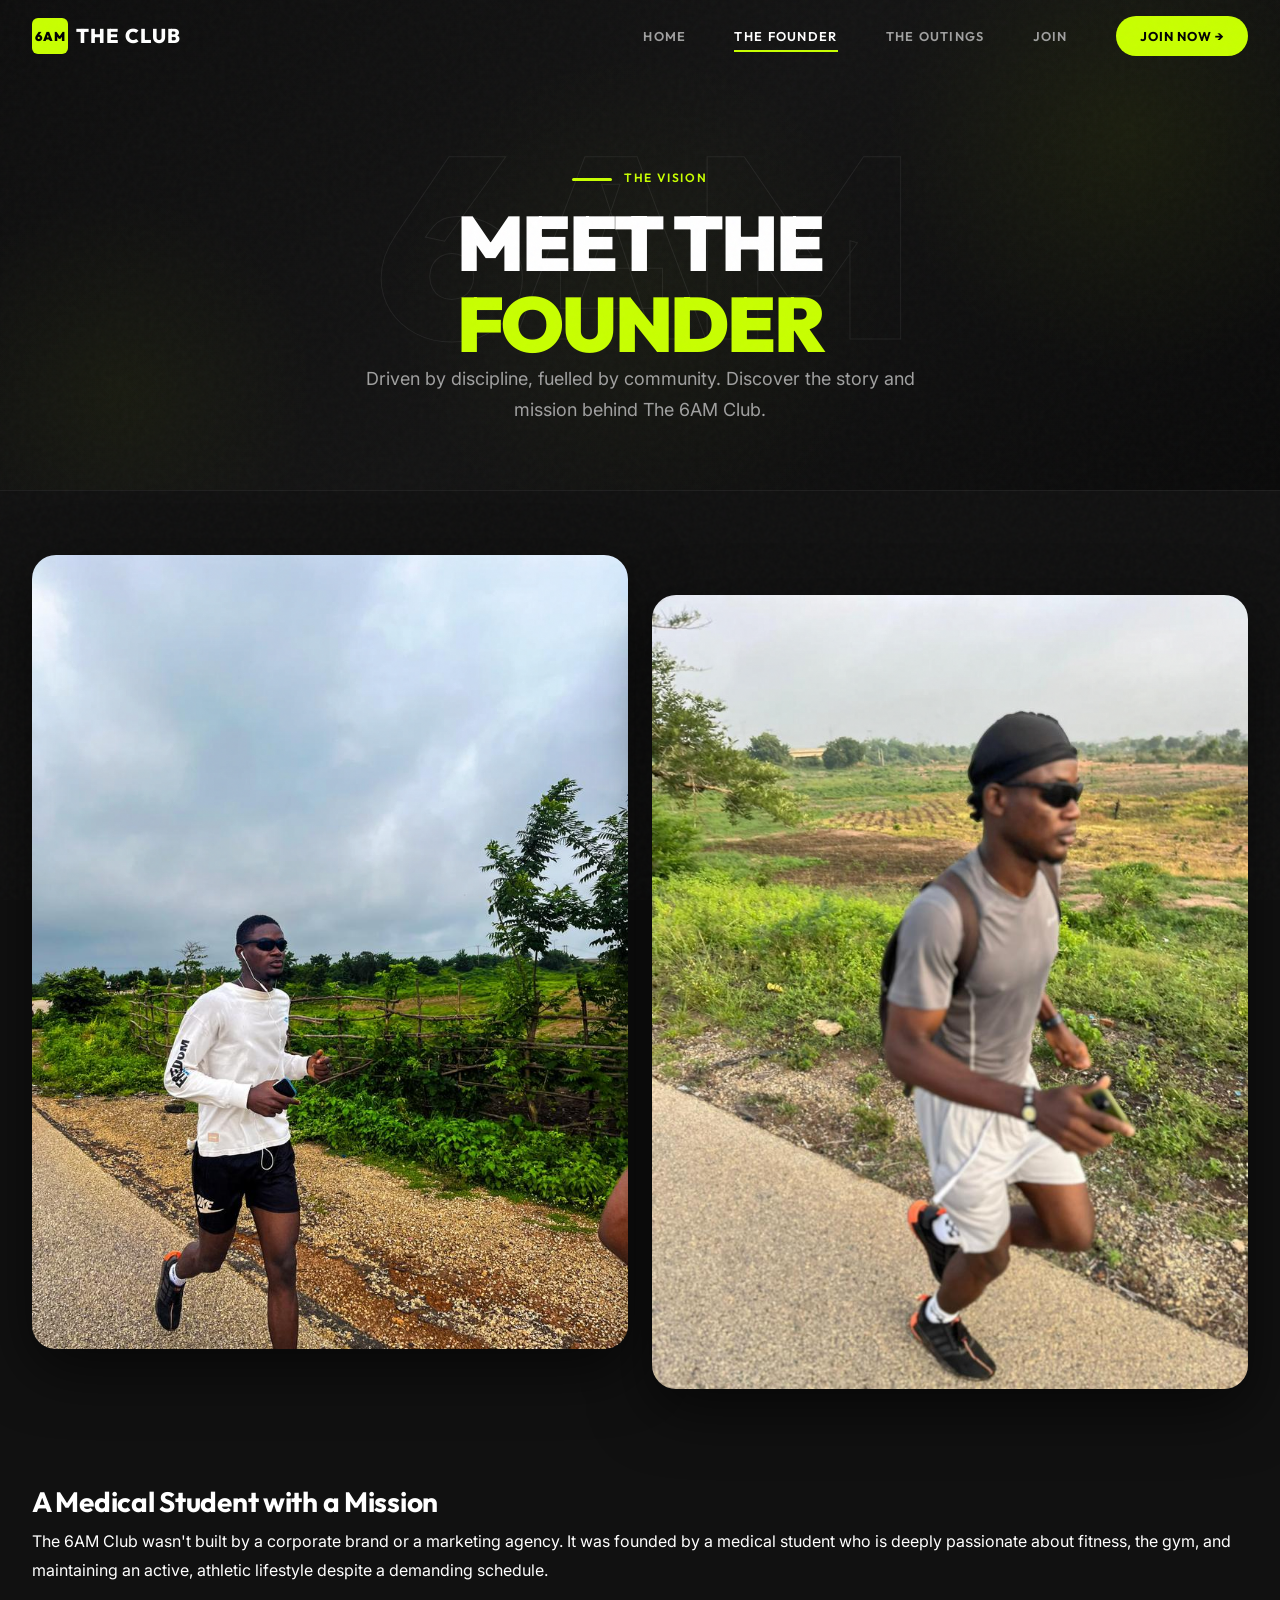
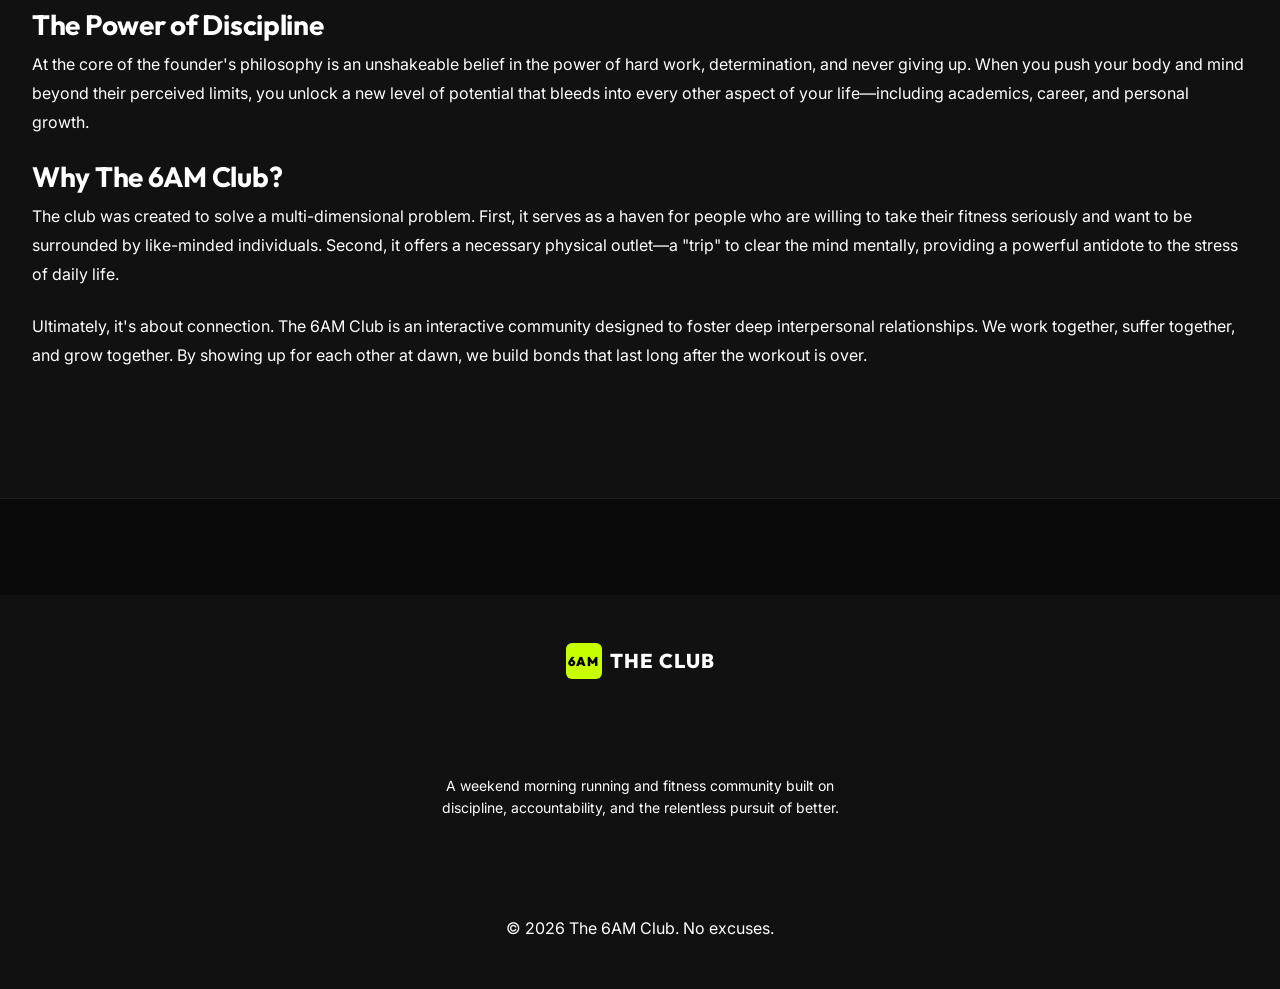
==== about.html @ 412cfac7 "SEO: Update all canonical, OG, sitemap, and robots.txt URLs to sixam-club.onrender.com" ====
<!DOCTYPE html>
<html lang="en">
<head>
  <meta charset="UTF-8">
  <meta name="viewport" content="width=device-width, initial-scale=1.0">
  <title>The Founder — The 6AM Club | Origin Story & Mission</title>
  <meta name="description" content="Discover the story behind The 6AM Club — founded by a medical student who turned early morning discipline into a thriving weekend running community.">
  <meta name="keywords" content="The 6AM Club founder, morning discipline, Lagos runners origin, medical student runner, running community story">
  <meta name="robots" content="index, follow, max-image-preview:large">
  <link rel="canonical" href="https://sixam-club.onrender.com/about.html">

  <!-- Open Graph / Facebook / WhatsApp -->
  <meta property="og:type" content="website">
  <meta property="og:url" content="https://sixam-club.onrender.com/about.html">
  <meta property="og:title" content="The Founder — The 6AM Club | Origin Story & Mission">
  <meta property="og:description" content="Discover the story behind The 6AM Club — founded by a medical student who turned early morning discipline into a thriving weekend running community.">
  <meta property="og:image" content="https://sixam-club.onrender.com/images/morning_run_hero.png">
  <meta property="og:site_name" content="The 6AM Club">

  <!-- Twitter / X -->
  <meta name="twitter:card" content="summary_large_image">
  <meta name="twitter:url" content="https://sixam-club.onrender.com/about.html">
  <meta name="twitter:title" content="The Founder — The 6AM Club | Origin Story & Mission">
  <meta name="twitter:description" content="Discover the story behind The 6AM Club — turning early morning discipline into a thriving community.">
  <meta name="twitter:image" content="https://sixam-club.onrender.com/images/morning_run_hero.png">

  <link rel="stylesheet" href="styles.css?v=3">

  <!-- Structured Data: AboutPage & Person -->
  <script type="application/ld+json">
  {
    "@context": "https://schema.org",
    "@type": "AboutPage",
    "name": "About The Founder — The 6AM Club",
    "url": "https://sixam-club.onrender.com/about.html",
    "mainEntity": {
      "@type": "Person",
      "name": "Founder, The 6AM Club",
      "jobTitle": "Medical Student & Founder",
      "worksFor": {
        "@type": "Organization",
        "name": "The 6AM Club",
        "url": "https://sixam-club.onrender.com/"
      }
    }
  }
  </script>
</head>
<body>

  <!-- Noise Texture -->
  <div class="noise-overlay" aria-hidden="true"></div>

  <!-- ==================== NAVIGATION ==================== -->
  <nav class="nav" id="main-nav">
    <div class="nav__inner">
      <a href="index.html" class="nav__logo" id="nav-logo">
        <span class="nav__logo-icon">6AM</span>
        THE CLUB
      </a>
      <div class="nav__links" id="nav-links">
        <a href="index.html" class="nav__link" id="nav-home">Home</a>
        <a href="about.html" class="nav__link nav__link--active" id="nav-about">The Founder</a>
        <a href="outings.html" class="nav__link" id="nav-outings">The Outings</a>
        <a href="join.html" class="nav__link" id="nav-join">Join</a>
        <a href="join.html" class="nav__cta" id="nav-cta-join">Join Now →</a>
      </div>
      <button class="nav__toggle" id="nav-toggle" aria-label="Toggle navigation">
        <span></span>
        <span></span>
        <span></span>
      </button>
    </div>
  </nav>

  <!-- ==================== HERO — FOUNDER ==================== -->
  <section class="join-hero" id="founder-hero" style="background: linear-gradient(135deg, #0e0e0e 0%, #141414 50%, #0a0a0a 100%); border-bottom: 1px solid var(--color-gray-800); position: relative; overflow: hidden; display: flex; align-items: center;">
    
    <!-- Accent glow orbs -->
    <div style="position: absolute; top: -120px; right: -100px; width: 500px; height: 500px; background: radial-gradient(circle, rgba(200,255,0,0.06) 0%, transparent 70%); pointer-events: none;"></div>
    <div style="position: absolute; bottom: -100px; left: -80px; width: 400px; height: 400px; background: radial-gradient(circle, rgba(200,255,0,0.04) 0%, transparent 70%); pointer-events: none;"></div>

    <!-- Large Text Logo Watermark — subtle white only, no color clash -->
    <div style="position: absolute; top: 50%; left: 50%; transform: translate(-50%, -50%); font-size: clamp(8rem, 20vw, 25rem); font-family: var(--font-display); font-weight: 900; color: transparent; -webkit-text-stroke: 1px rgba(255,255,255,0.07); white-space: nowrap; pointer-events: none; user-select: none; line-height: 1; letter-spacing: -0.05em;">
      6AM
    </div>
    
    <div class="container" style="position: relative; z-index: 2; width: 100%;">
      <div class="reveal">
        <span class="label" style="display: block; margin-bottom: var(--space-md);">
          <span class="accent-line"></span>
          The Vision
        </span>
      </div>
      <h1 class="heading-xl reveal reveal--delay-1">MEET THE<br><span class="text-accent">FOUNDER</span></h1>
      <p class="body-lg reveal reveal--delay-2 join-hero__desc">Driven by discipline, fuelled by community. Discover the story and mission behind The 6AM Club.</p>
    </div>
  </section>

  <!-- ==================== FOUNDER STORY ==================== -->
  <section class="how-section" id="founder-story" style="padding-top: var(--space-3xl);">
    <div class="container">
      <div style="display: flex; flex-wrap: wrap; gap: var(--space-3xl); align-items: center;">
        
        <div class="founder-image reveal" style="flex: 1 1 100%; position: relative; width: 100%; margin: 0 auto 3rem auto;">
          <div style="display: grid; grid-template-columns: 1fr 1fr; gap: 24px; padding-bottom: 24px;">
            <img src="1.jpeg" alt="Founder of the 6AM Club" style="width: 100%; aspect-ratio: 3/4; object-fit: cover; border-radius: var(--radius-xl); box-shadow: 0 20px 60px rgba(0,0,0,0.6);">
            <img src="2.jpeg" alt="Founder of the 6AM Club" style="width: 100%; aspect-ratio: 3/4; object-fit: cover; border-radius: var(--radius-xl); box-shadow: 0 20px 60px rgba(0,0,0,0.6); transform: translateY(40px);">
          </div>
        </div>

        <div class="founder-text" style="flex: 1 1 400px; line-height: 1.8;">
          <h2 class="heading-md reveal" style="margin-bottom: var(--space-sm);">A Medical Student with a Mission</h2>
          <p class="reveal reveal--delay-1" style="margin-bottom: var(--space-lg); font-size: var(--text-lg); color: var(--color-gray-300);">
            The 6AM Club wasn't built by a corporate brand or a marketing agency. It was founded by a medical student who is deeply passionate about fitness, the gym, and maintaining an active, athletic lifestyle despite a demanding schedule.
          </p>

          <h2 class="heading-md reveal" style="margin-bottom: var(--space-sm);">The Power of Discipline</h2>
          <p class="reveal reveal--delay-1" style="margin-bottom: var(--space-lg); font-size: var(--text-lg); color: var(--color-gray-300);">
            At the core of the founder's philosophy is an unshakeable belief in the power of hard work, determination, and never giving up. When you push your body and mind beyond their perceived limits, you unlock a new level of potential that bleeds into every other aspect of your life—including academics, career, and personal growth.
          </p>

          <h2 class="heading-md reveal" style="margin-bottom: var(--space-sm);">Why The 6AM Club?</h2>
          <p class="reveal reveal--delay-1" style="margin-bottom: var(--space-lg); font-size: var(--text-lg); color: var(--color-gray-300);">
            The club was created to solve a multi-dimensional problem. First, it serves as a haven for people who are willing to take their fitness seriously and want to be surrounded by like-minded individuals. Second, it offers a necessary physical outlet—a "trip" to clear the mind mentally, providing a powerful antidote to the stress of daily life.
          </p>

          <p class="reveal reveal--delay-2" style="font-size: var(--text-lg); color: var(--color-gray-300);">
            Ultimately, it's about connection. The 6AM Club is an interactive community designed to foster deep interpersonal relationships. We work together, suffer together, and grow together. By showing up for each other at dawn, we build bonds that last long after the workout is over.
          </p>
        </div>

      </div>
    </div>
  </section>

  <!-- ==================== FOOTER ==================== -->
  <footer class="footer" id="footer" style="margin-top: var(--space-4xl); padding: var(--space-2xl) 0; border-top: 1px solid var(--color-gray-800);">
    <div class="container">
      <div class="footer__inner" style="display: flex; flex-direction: column; align-items: center; text-align: center;">
        <a href="index.html" class="nav__logo" style="margin-bottom: var(--space-md);">
          <span class="nav__logo-icon">6AM</span>
          THE CLUB
        </a>
        <p class="footer__brand-desc" style="max-width: 400px; color: var(--color-gray-400); margin-bottom: var(--space-xl);">A weekend morning running and fitness community built on discipline, accountability, and the relentless pursuit of better.</p>
        <p class="footer__copyright" style="color: var(--color-gray-500); font-size: var(--text-sm);">© 2026 The 6AM Club. No excuses.</p>
      </div>
    </div>
  </footer>

  <script src="app.js?v=2"></script>
</body>
</html>
---- styles.css ----
/* ===================================================================
   THE 6AM CLUB — DESIGN SYSTEM
   Dark Mode Elite Fitness Aesthetic
   =================================================================== */

/* --- Google Fonts --- */
@import url('https://fonts.googleapis.com/css2?family=Inter:wght@300;400;500;600;700;800;900&family=Outfit:wght@300;400;500;600;700;800;900&display=swap');

/* --- CSS Custom Properties (Design Tokens) --- */
:root {
  /* Colors */
  --color-bg-primary: #0a0a0a;
  --color-bg-secondary: #111111;
  --color-bg-tertiary: #1a1a1a;
  --color-bg-card: #141414;
  --color-bg-glass: rgba(20, 20, 20, 0.7);
  --color-border: rgba(255, 255, 255, 0.06);
  --color-border-hover: rgba(255, 255, 255, 0.12);

  --color-text-primary: #ffffff;
  --color-text-secondary: #a0a0a0;
  --color-text-muted: #666666;

  --color-accent: #c8ff00;
  --color-accent-dim: rgba(200, 255, 0, 0.15);
  --color-accent-glow: rgba(200, 255, 0, 0.3);
  --color-accent-hover: #d4ff33;

  --color-danger: #ff4444;
  --color-success: #00ff88;

  /* Typography */
  --font-display: 'Outfit', sans-serif;
  --font-body: 'Inter', sans-serif;

  /* Spacing */
  --space-xs: 0.25rem;
  --space-sm: 0.5rem;
  --space-md: 1rem;
  --space-lg: 1.5rem;
  --space-xl: 2rem;
  --space-2xl: 3rem;
  --space-3xl: 4rem;
  --space-4xl: 6rem;
  --space-5xl: 8rem;

  /* Border Radius */
  --radius-sm: 6px;
  --radius-md: 12px;
  --radius-lg: 16px;
  --radius-xl: 24px;
  --radius-full: 9999px;

  /* Transitions */
  --transition-fast: 0.15s ease;
  --transition-base: 0.3s ease;
  --transition-slow: 0.5s ease;
  --transition-spring: 0.4s cubic-bezier(0.34, 1.56, 0.64, 1);

  /* Shadows */
  --shadow-glow: 0 0 30px rgba(200, 255, 0, 0.15);
  --shadow-card: 0 4px 24px rgba(0, 0, 0, 0.4);
  --shadow-elevated: 0 8px 40px rgba(0, 0, 0, 0.6);
}

/* --- Reset & Base --- */
*,
*::before,
*::after {
  margin: 0;
  padding: 0;
  box-sizing: border-box;
}

html {
  scroll-behavior: smooth;
  -webkit-font-smoothing: antialiased;
  -moz-osx-font-smoothing: grayscale;
}

body {
  font-family: var(--font-body);
  background-color: var(--color-bg-primary);
  color: var(--color-text-primary);
  line-height: 1.6;
  overflow-x: hidden;
}

a {
  text-decoration: none;
  color: inherit;
  transition: color var(--transition-fast);
}

img {
  max-width: 100%;
  height: auto;
  display: block;
}

ul, ol {
  list-style: none;
}

/* --- Utility Classes --- */
.container {
  max-width: 1280px;
  margin: 0 auto;
  padding: 0 var(--space-xl);
}

.container--narrow {
  max-width: 800px;
}

.section {
  padding: var(--space-5xl) 0;
}

.section--tight {
  padding: var(--space-3xl) 0;
}

.text-accent {
  color: var(--color-accent);
}

.text-secondary {
  color: var(--color-text-secondary);
}

.text-center {
  text-align: center;
}

/* --- Typography --- */
.heading-xl {
  font-family: var(--font-display);
  font-size: clamp(2.5rem, 6vw, 5rem);
  font-weight: 900;
  line-height: 1.05;
  letter-spacing: -0.03em;
  text-transform: uppercase;
}

.heading-lg {
  font-family: var(--font-display);
  font-size: clamp(2rem, 4vw, 3.5rem);
  font-weight: 800;
  line-height: 1.1;
  letter-spacing: -0.02em;
  text-transform: uppercase;
}

.heading-md {
  font-family: var(--font-display);
  font-size: clamp(1.25rem, 2.5vw, 1.75rem);
  font-weight: 700;
  line-height: 1.2;
  letter-spacing: -0.01em;
}

.heading-sm {
  font-family: var(--font-display);
  font-size: 1rem;
  font-weight: 700;
  line-height: 1.3;
  text-transform: uppercase;
  letter-spacing: 0.08em;
}

.body-lg {
  font-size: 1.125rem;
  line-height: 1.7;
  color: var(--color-text-secondary);
}

.body-md {
  font-size: 1rem;
  line-height: 1.6;
  color: var(--color-text-secondary);
}

.body-sm {
  font-size: 0.875rem;
  line-height: 1.5;
  color: var(--color-text-muted);
}

.label {
  font-family: var(--font-display);
  font-size: 0.75rem;
  font-weight: 600;
  text-transform: uppercase;
  letter-spacing: 0.15em;
  color: var(--color-accent);
}

/* --- Navigation --- */
.nav {
  position: fixed;
  top: 0;
  left: 0;
  right: 0;
  z-index: 1000;
  background: transparent;
  backdrop-filter: none;
  -webkit-backdrop-filter: none;
  border-bottom: none;
  transition: background var(--transition-base);
}

.nav__inner {
  display: flex;
  align-items: center;
  justify-content: space-between;
  height: 72px;
  max-width: 1280px;
  margin: 0 auto;
  padding: 0 var(--space-xl);
}

.nav__logo {
  display: flex;
  align-items: center;
  gap: var(--space-sm);
  font-family: var(--font-display);
  font-size: 1.25rem;
  font-weight: 800;
  text-transform: uppercase;
  letter-spacing: 0.05em;
}

.nav__logo-icon {
  width: 36px;
  height: 36px;
  background: var(--color-accent);
  border-radius: var(--radius-sm);
  display: flex;
  align-items: center;
  justify-content: center;
  color: #000;
  font-weight: 900;
  font-size: 0.8rem;
}

.nav__links {
  display: flex;
  align-items: center;
  gap: var(--space-2xl);
}

.nav__link {
  font-family: var(--font-display);
  font-size: 0.8rem;
  font-weight: 600;
  text-transform: uppercase;
  letter-spacing: 0.1em;
  color: var(--color-text-secondary);
  position: relative;
  padding: var(--space-xs) 0;
}

.nav__link::after {
  content: '';
  position: absolute;
  bottom: -2px;
  left: 0;
  width: 0;
  height: 2px;
  background: var(--color-accent);
  transition: width var(--transition-base);
}

.nav__link:hover,
.nav__link--active {
  color: var(--color-text-primary);
}

.nav__link:hover::after,
.nav__link--active::after {
  width: 100%;
}

.nav__cta {
  display: inline-flex;
  align-items: center;
  gap: var(--space-sm);
  padding: 10px 24px;
  background: var(--color-accent);
  color: #000;
  font-family: var(--font-display);
  font-size: 0.8rem;
  font-weight: 700;
  text-transform: uppercase;
  letter-spacing: 0.08em;
  border-radius: var(--radius-full);
  border: none;
  cursor: pointer;
  transition: all var(--transition-base);
}

.nav__cta:hover {
  background: var(--color-accent-hover);
  box-shadow: var(--shadow-glow);
  transform: translateY(-1px);
}

/* Mobile Nav Toggle */
.nav__toggle {
  display: none;
  flex-direction: column;
  gap: 5px;
  background: none;
  border: none;
  cursor: pointer;
  padding: var(--space-sm);
}

.nav__toggle span {
  display: block;
  width: 24px;
  height: 2px;
  background: var(--color-text-primary);
  transition: all var(--transition-base);
}

/* --- Buttons --- */
.btn {
  display: inline-flex;
  align-items: center;
  justify-content: center;
  gap: var(--space-sm);
  font-family: var(--font-display);
  font-weight: 700;
  text-transform: uppercase;
  letter-spacing: 0.08em;
  border: none;
  cursor: pointer;
  transition: all var(--transition-base);
  position: relative;
  overflow: hidden;
}

.btn--primary {
  padding: 16px 40px;
  background: var(--color-accent);
  color: #000;
  font-size: 0.875rem;
  border-radius: var(--radius-full);
}

.btn--primary:hover {
  background: var(--color-accent-hover);
  box-shadow: var(--shadow-glow);
  transform: translateY(-2px);
}

.btn--primary:active {
  transform: translateY(0);
}

.btn--secondary {
  padding: 16px 40px;
  background: transparent;
  color: var(--color-text-primary);
  font-size: 0.875rem;
  border: 1px solid var(--color-border);
  border-radius: var(--radius-full);
}

.btn--secondary:hover {
  border-color: var(--color-accent);
  color: var(--color-accent);
  background: var(--color-accent-dim);
}

.btn--ghost {
  padding: 12px 24px;
  background: transparent;
  color: var(--color-accent);
  font-size: 0.75rem;
  border: none;
}

.btn--ghost:hover {
  color: var(--color-accent-hover);
}

.btn__arrow {
  transition: transform var(--transition-base);
}

.btn:hover .btn__arrow {
  transform: translateX(4px);
}

/* --- Cards --- */
.card {
  background: var(--color-bg-card);
  border: 1px solid var(--color-border);
  border-radius: var(--radius-lg);
  overflow: hidden;
  transition: all var(--transition-base);
}

.card:hover {
  border-color: var(--color-border-hover);
  transform: translateY(-4px);
  box-shadow: var(--shadow-card);
}

/* --- Section Divider --- */
.divider {
  width: 60px;
  height: 3px;
  background: var(--color-accent);
  border-radius: var(--radius-full);
  margin: var(--space-lg) 0;
}

.divider--center {
  margin-left: auto;
  margin-right: auto;
}

/* --- Pill / Tag --- */
.pill {
  display: inline-flex;
  align-items: center;
  gap: var(--space-xs);
  padding: 6px 16px;
  font-family: var(--font-display);
  font-size: 0.7rem;
  font-weight: 600;
  text-transform: uppercase;
  letter-spacing: 0.1em;
  border-radius: var(--radius-full);
  border: 1px solid var(--color-border);
  color: var(--color-text-secondary);
  background: var(--color-bg-tertiary);
  transition: all var(--transition-base);
}

.pill--active,
.pill:hover {
  border-color: var(--color-accent);
  color: var(--color-accent);
  background: var(--color-accent-dim);
}

/* --- Noise Texture Overlay --- */
.noise-overlay {
  position: fixed;
  top: 0;
  left: 0;
  width: 100%;
  height: 100%;
  pointer-events: none;
  z-index: 9999;
  opacity: 0.03;
  background-image: url("data:image/svg+xml,%3Csvg viewBox='0 0 256 256' xmlns='http://www.w3.org/2000/svg'%3E%3Cfilter id='noise'%3E%3CfeTurbulence type='fractalNoise' baseFrequency='0.65' numOctaves='3' stitchTiles='stitch'/%3E%3C/filter%3E%3Crect width='100%25' height='100%25' filter='url(%23noise)'/%3E%3C/svg%3E");
}

/* --- Scroll Animations --- */
.reveal {
  opacity: 0;
  transform: translateY(40px);
  transition: opacity 0.8s ease, transform 0.8s ease;
}

.reveal--visible {
  opacity: 1;
  transform: translateY(0);
}

.reveal--delay-1 { transition-delay: 0.1s; }
.reveal--delay-2 { transition-delay: 0.2s; }
.reveal--delay-3 { transition-delay: 0.3s; }
.reveal--delay-4 { transition-delay: 0.4s; }

/* --- Page-Specific Accent Lines --- */
.accent-line {
  display: inline-block;
  width: 40px;
  height: 3px;
  background: var(--color-accent);
  border-radius: var(--radius-full);
  margin-right: var(--space-sm);
  vertical-align: middle;
}

/* --- Footer --- */
.footer {
  background: var(--color-bg-secondary);
  border-top: 1px solid var(--color-border);
  padding: var(--space-3xl) 0 var(--space-xl);
}

.footer__inner {
  display: grid;
  grid-template-columns: 2fr 1fr 1fr 1fr;
  gap: var(--space-3xl);
}

.footer__brand-desc {
  max-width: 280px;
  margin-top: var(--space-md);
  color: var(--color-text-muted);
  font-size: 0.875rem;
  line-height: 1.6;
}

.footer__heading {
  font-family: var(--font-display);
  font-size: 0.75rem;
  font-weight: 700;
  text-transform: uppercase;
  letter-spacing: 0.12em;
  color: var(--color-text-primary);
  margin-bottom: var(--space-lg);
}

.footer__link {
  display: block;
  color: var(--color-text-muted);
  font-size: 0.875rem;
  padding: var(--space-xs) 0;
  transition: color var(--transition-fast);
}

.footer__link:hover {
  color: var(--color-accent);
}

.footer__bottom {
  display: flex;
  justify-content: space-between;
  align-items: center;
  margin-top: var(--space-3xl);
  padding-top: var(--space-xl);
  border-top: 1px solid var(--color-border);
}

.footer__social {
  display: flex;
  gap: var(--space-md);
}

.footer__social-link {
  width: 40px;
  height: 40px;
  border-radius: 50%;
  border: 1px solid var(--color-border);
  display: flex;
  align-items: center;
  justify-content: center;
  color: var(--color-text-muted);
  font-size: 0.9rem;
  transition: all var(--transition-base);
}

.footer__social-link:hover {
  border-color: var(--color-accent);
  color: var(--color-accent);
  background: var(--color-accent-dim);
}

/* ===================================================================
   PAGE 2 — THE OUTINGS (Gallery & Recaps)
   =================================================================== */

/* Hero */
.outings-hero {
  position: relative;
  height: 70vh;
  min-height: 500px;
  display: flex;
  align-items: flex-end;
  overflow: hidden;
}

.outings-hero__bg {
  position: absolute;
  inset: 0;
  z-index: 0;
}

.outings-hero__bg img,
.outings-hero__video {
  width: 100%;
  height: 100%;
  object-fit: cover;
  filter: brightness(0.4) contrast(1.2);
}

.outings-hero__gradient {
  position: absolute;
  inset: 0;
  background: linear-gradient(
    to top,
    var(--color-bg-primary) 0%,
    rgba(10, 10, 10, 0.6) 40%,
    transparent 100%
  );
  z-index: 1;
}

.outings-hero__content {
  position: relative;
  z-index: 2;
  padding-bottom: var(--space-3xl);
}

.outings-hero__overline {
  display: flex;
  align-items: center;
  gap: var(--space-sm);
  margin-bottom: var(--space-md);
}

.outings-hero__stat-bar {
  display: flex;
  gap: var(--space-2xl);
  margin-top: var(--space-xl);
}

.outings-hero__stat {
  display: flex;
  flex-direction: column;
}

.outings-hero__stat-value {
  font-family: var(--font-display);
  font-size: 2rem;
  font-weight: 900;
  color: var(--color-accent);
  line-height: 1;
}

.outings-hero__stat-label {
  font-size: 0.75rem;
  color: var(--color-text-muted);
  text-transform: uppercase;
  letter-spacing: 0.08em;
  margin-top: var(--space-xs);
}

/* Filter Bar */
.filter-bar {
  position: sticky;
  top: 72px;
  z-index: 100;
  background: rgba(10, 10, 10, 0.9);
  backdrop-filter: blur(16px);
  -webkit-backdrop-filter: blur(16px);
  border-bottom: 1px solid var(--color-border);
  padding: var(--space-md) 0;
}

.filter-bar__inner {
  display: flex;
  align-items: center;
  gap: var(--space-md);
  overflow-x: auto;
  scrollbar-width: none;
}

.filter-bar__inner::-webkit-scrollbar {
  display: none;
}

/* Gallery Grid */
.gallery-section {
  padding: var(--space-3xl) 0 var(--space-5xl);
}

.gallery-grid {
  display: grid;
  gap: var(--space-lg);
}

/* Masonry-inspired column layout */
.gallery-grid--masonry {
  grid-template-columns: repeat(3, 1fr);
  grid-auto-rows: 8px;
}

/* Recap Cards */
.recap-card {
  background: var(--color-bg-card);
  border: 1px solid var(--color-border);
  border-radius: var(--radius-lg);
  overflow: hidden;
  transition: all var(--transition-base);
  cursor: pointer;
  position: relative;
  break-inside: avoid;
}

.recap-card:hover {
  border-color: var(--color-accent);
  transform: translateY(-6px) scale(1.01);
  box-shadow: 0 20px 60px rgba(0, 0, 0, 0.5), 0 0 30px rgba(200, 255, 0, 0.08);
}

.recap-card__image {
  width: 100%;
  aspect-ratio: 4/3;
  overflow: hidden;
  position: relative;
}

.recap-card__image img {
  width: 100%;
  height: 100%;
  object-fit: cover;
  transition: transform var(--transition-slow);
}

.recap-card:hover .recap-card__image img {
  transform: scale(1.08);
}

.recap-card__image-overlay {
  position: absolute;
  inset: 0;
  background: linear-gradient(to top, rgba(0,0,0,0.7) 0%, transparent 50%);
  opacity: 0;
  transition: opacity var(--transition-base);
}

.recap-card:hover .recap-card__image-overlay {
  opacity: 1;
}

.recap-card__carousel {
  display: flex;
  overflow-x: auto;
  overflow-y: hidden; /* Prevent vertical jitter */
  scroll-snap-type: x mandatory;
  scrollbar-width: none; /* Firefox */
  -webkit-overflow-scrolling: touch; /* Smooth scrolling on iOS */
  touch-action: pan-y pinch-zoom; /* Explicitly allow vertical page scroll */
  width: 100%;
}

.recap-card__carousel::-webkit-scrollbar {
  display: none; /* Chrome/Safari */
}

.recap-card__carousel img {
  width: 100%;
  flex: 0 0 100%; /* Show exactly one full image at a time */
  aspect-ratio: 4 / 3;
  object-fit: cover;
  scroll-snap-align: start;
  display: block;
  transform: scale(1.03);
  pointer-events: none; /* Prevents default image drag on mobile */
  user-select: none;
}

.recap-card__badge {
  position: absolute;
  top: var(--space-md);
  left: var(--space-md);
  z-index: 2;
}

.recap-card__body {
  position: absolute;
  bottom: 0;
  left: 0;
  width: 100%;
  padding: var(--space-xl) var(--space-lg) var(--space-lg);
  background: linear-gradient(to top, rgba(0,0,0,0.95) 0%, rgba(0,0,0,0) 100%);
  pointer-events: none;
  z-index: 2;
}

.recap-card__date {
  font-size: 0.7rem;
  color: var(--color-accent);
  text-transform: uppercase;
  letter-spacing: 0.1em;
  font-weight: 600;
  margin-bottom: var(--space-sm);
}

.recap-card__title {
  font-family: var(--font-display);
  font-size: 1.125rem;
  font-weight: 700;
  margin-bottom: 0;
  line-height: 1.3;
  color: #fff;
  text-shadow: 0 2px 4px rgba(0,0,0,0.5);
}

.recap-card__excerpt {
  font-size: 0.875rem;
  color: var(--color-text-muted);
  line-height: 1.5;
  margin-bottom: var(--space-md);
}

.recap-card__stats {
  display: flex;
  gap: var(--space-lg);
  padding-top: var(--space-md);
  border-top: 1px solid var(--color-border);
}

.recap-card__stat {
  display: flex;
  align-items: center;
  gap: var(--space-xs);
  font-size: 0.75rem;
  color: var(--color-text-muted);
}

.recap-card__stat-icon {
  color: var(--color-accent);
}

/* Featured Recap (large card) */
.recap-featured {
  grid-column: 1 / -1;
  display: grid;
  grid-template-columns: 1.2fr 1fr;
  min-height: 420px;
  background: var(--color-bg-card);
  border: 1px solid var(--color-border);
  border-radius: var(--radius-xl);
  overflow: hidden;
  transition: all var(--transition-base);
}

.recap-featured:hover {
  border-color: var(--color-accent);
  box-shadow: 0 20px 60px rgba(0, 0, 0, 0.5), 0 0 40px rgba(200, 255, 0, 0.06);
}

.recap-featured__image {
  position: relative;
  overflow: hidden;
}

.recap-featured__image img {
  width: 100%;
  height: 100%;
  object-fit: cover;
  transition: transform var(--transition-slow);
}

.recap-featured:hover .recap-featured__image img {
  transform: scale(1.05);
}

.recap-featured__content {
  padding: var(--space-2xl);
  display: flex;
  flex-direction: column;
  justify-content: center;
}

.recap-featured__overline {
  display: flex;
  align-items: center;
  gap: var(--space-sm);
  margin-bottom: var(--space-md);
}

.recap-featured__title {
  font-family: var(--font-display);
  font-size: clamp(1.5rem, 2.5vw, 2rem);
  font-weight: 800;
  line-height: 1.15;
  margin-bottom: var(--space-md);
  text-transform: uppercase;
}

.recap-featured__desc {
  color: var(--color-text-secondary);
  font-size: 1rem;
  line-height: 1.7;
  margin-bottom: var(--space-xl);
}

.recap-featured__meta {
  display: flex;
  gap: var(--space-xl);
}

.recap-featured__meta-item {
  display: flex;
  flex-direction: column;
}

.recap-featured__meta-value {
  font-family: var(--font-display);
  font-weight: 800;
  font-size: 1.25rem;
  color: var(--color-text-primary);
}

.recap-featured__meta-label {
  font-size: 0.7rem;
  color: var(--color-text-muted);
  text-transform: uppercase;
  letter-spacing: 0.08em;
}

/* CTA Strip */
.cta-strip {
  background: linear-gradient(135deg, var(--color-bg-secondary) 0%, var(--color-bg-tertiary) 100%);
  border-top: 1px solid var(--color-border);
  border-bottom: 1px solid var(--color-border);
  text-align: center;
  padding: var(--space-4xl) 0;
  position: relative;
  overflow: hidden;
}

.cta-strip::before {
  content: '';
  position: absolute;
  top: 50%;
  left: 50%;
  transform: translate(-50%, -50%);
  width: 400px;
  height: 400px;
  background: radial-gradient(circle, var(--color-accent-glow) 0%, transparent 70%);
  opacity: 0.15;
  pointer-events: none;
}

.cta-strip__title {
  margin-bottom: var(--space-md);
}

.cta-strip__desc {
  max-width: 500px;
  margin: 0 auto var(--space-xl);
}

/* ===================================================================
   PAGE 1 — HOME (Hero)
   =================================================================== */

/* Hero */
.hero {
  position: relative;
  height: 70vh;
  min-height: 500px;
  display: flex;
  align-items: flex-end;
  overflow: hidden;
}

.hero__bg {
  position: absolute;
  inset: 0;
  z-index: 0;
}

.hero__bg img,
.hero__video {
  width: 100%;
  height: 100%;
  object-fit: cover;
  filter: brightness(0.4) contrast(1.2);
}

.hero__gradient {
  position: absolute;
  inset: 0;
  background: linear-gradient(
    to top,
    var(--color-bg-primary) 0%,
    rgba(10, 10, 10, 0.6) 40%,
    transparent 100%
  );
  z-index: 1;
}

.hero__content {
  position: relative;
  z-index: 2;
  padding-bottom: var(--space-3xl);
}

.hero__overline {
  display: flex;
  align-items: center;
  gap: var(--space-sm);
  margin-bottom: var(--space-md);
}

.hero__actions {
  display: flex;
  gap: var(--space-md);
  margin-top: var(--space-xl);
}

.stats-section {
  padding: var(--space-3xl) 0;
}

.stats-grid {
  display: grid;
  grid-template-columns: repeat(4, 1fr);
  gap: var(--space-xl);
}

.stat-item {
  text-align: center;
  padding: var(--space-lg) 0;
}

.stat-item__value {
  font-family: var(--font-display);
  font-size: 2.5rem;
  font-weight: 900;
  color: var(--color-accent);
  line-height: 1;
}

.stat-item__label {
  font-size: 0.8rem;
  color: var(--color-text-muted);
  text-transform: uppercase;
  letter-spacing: 0.08em;
  margin-top: var(--space-sm);
}

.membership-preview {
  padding: var(--space-5xl) 0 var(--space-4xl);
}

.membership-preview .membership-grid {
  grid-template-columns: 1fr;
  max-width: 480px;
  margin: var(--space-2xl) auto 0;
}

/* ===================================================================
   PAGE 3 — JOIN THE CLUB (Membership/Contact)
   =================================================================== */

/* Join Hero */
.join-hero {
  padding-top: calc(72px + var(--space-4xl));
  padding-bottom: var(--space-3xl);
  text-align: center;
  position: relative;
  overflow: hidden;
}

.join-hero::before {
  content: '';
  position: absolute;
  top: 0;
  left: 50%;
  transform: translateX(-50%);
  width: 600px;
  height: 600px;
  background: radial-gradient(circle, var(--color-accent-glow) 0%, transparent 60%);
  opacity: 0.1;
  pointer-events: none;
}

.join-hero__title {
  margin-bottom: var(--space-md);
}

.join-hero__desc {
  max-width: 600px;
  margin: 0 auto;
}

/* Membership Tiers */
.membership-section {
  padding: var(--space-3xl) 0 var(--space-5xl);
}

.membership-grid {
  display: grid;
  grid-template-columns: repeat(3, 1fr);
  gap: var(--space-xl);
  align-items: stretch;
}

.membership-preview .membership-grid {
  grid-template-columns: 1fr;
  max-width: 400px;
  margin-left: auto;
  margin-right: auto;
}

.tier-card {
  background: var(--color-bg-card);
  border: 1px solid var(--color-border);
  border-radius: var(--radius-xl);
  padding: var(--space-2xl);
  display: flex;
  flex-direction: column;
  position: relative;
  transition: all var(--transition-base);
}

.tier-card:hover {
  border-color: var(--color-border-hover);
  transform: translateY(-4px);
  box-shadow: var(--shadow-card);
}

.tier-card--featured {
  border-color: var(--color-accent);
  background: linear-gradient(180deg, rgba(200, 255, 0, 0.04) 0%, var(--color-bg-card) 40%);
}

.tier-card--featured:hover {
  border-color: var(--color-accent);
  box-shadow: var(--shadow-glow), var(--shadow-card);
}

.tier-card__popular-badge {
  position: absolute;
  top: -14px;
  left: 50%;
  transform: translateX(-50%);
  padding: 6px 20px;
  background: var(--color-accent);
  color: #000;
  font-family: var(--font-display);
  font-size: 0.65rem;
  font-weight: 800;
  text-transform: uppercase;
  letter-spacing: 0.15em;
  border-radius: var(--radius-full);
}

.tier-card__header {
  margin-bottom: var(--space-xl);
  padding-bottom: var(--space-xl);
  border-bottom: 1px solid var(--color-border);
}

.tier-card__name {
  font-family: var(--font-display);
  font-size: 0.75rem;
  font-weight: 700;
  text-transform: uppercase;
  letter-spacing: 0.12em;
  color: var(--color-text-muted);
  margin-bottom: var(--space-md);
}

.tier-card--featured .tier-card__name {
  color: var(--color-accent);
}

.tier-card__price {
  display: flex;
  align-items: baseline;
  gap: var(--space-xs);
}

.tier-card__price-value {
  font-family: var(--font-display);
  font-size: 3rem;
  font-weight: 900;
  line-height: 1;
}

.tier-card__price-period {
  font-size: 0.875rem;
  color: var(--color-text-muted);
}

.tier-card__desc {
  font-size: 0.875rem;
  color: var(--color-text-muted);
  margin-top: var(--space-sm);
  line-height: 1.5;
}

.tier-card__features {
  flex: 1;
  margin-bottom: var(--space-xl);
}

.tier-card__feature {
  display: flex;
  align-items: flex-start;
  gap: var(--space-sm);
  padding: var(--space-sm) 0;
  font-size: 0.9rem;
  color: var(--color-text-secondary);
}

.tier-card__feature-icon {
  color: var(--color-accent);
  font-size: 1rem;
  line-height: 1.5;
  flex-shrink: 0;
}

.tier-card__cta {
  width: 100%;
}

/* How It Works */
.how-section {
  background: var(--color-bg-secondary);
  border-top: 1px solid var(--color-border);
  border-bottom: 1px solid var(--color-border);
  padding: var(--space-5xl) 0;
}

.how-grid {
  display: grid;
  grid-template-columns: repeat(4, 1fr);
  gap: var(--space-xl);
  margin-top: var(--space-3xl);
  position: relative;
}

.how-grid::before {
  content: '';
  position: absolute;
  top: 36px;
  left: 10%;
  right: 10%;
  height: 2px;
  background: linear-gradient(to right, transparent, var(--color-border), var(--color-accent), var(--color-border), transparent);
  z-index: 0;
}

.how-step {
  text-align: center;
  position: relative;
  z-index: 1;
}

.how-step__number {
  width: 72px;
  height: 72px;
  border-radius: 50%;
  border: 2px solid var(--color-border);
  background: var(--color-bg-secondary);
  display: flex;
  align-items: center;
  justify-content: center;
  margin: 0 auto var(--space-lg);
  font-family: var(--font-display);
  font-size: 1.5rem;
  font-weight: 900;
  color: var(--color-accent);
  transition: all var(--transition-base);
}

.how-step:hover .how-step__number {
  border-color: var(--color-accent);
  box-shadow: var(--shadow-glow);
  background: var(--color-accent-dim);
}

.how-step__title {
  font-family: var(--font-display);
  font-size: 1rem;
  font-weight: 700;
  margin-bottom: var(--space-sm);
}

.how-step__desc {
  font-size: 0.85rem;
  color: var(--color-text-muted);
  line-height: 1.5;
}

/* Contact / Sign-Up Form */
.form-section {
  padding: var(--space-5xl) 0;
}

.form-layout {
  display: grid;
  grid-template-columns: 1fr 1fr;
  gap: var(--space-3xl);
  align-items: start;
}

.form-info__title {
  margin-bottom: var(--space-md);
}

.form-info__desc {
  margin-bottom: var(--space-2xl);
}

.form-info__detail {
  display: flex;
  align-items: center;
  gap: var(--space-md);
  padding: var(--space-md) 0;
  border-bottom: 1px solid var(--color-border);
}

.form-info__detail-icon {
  width: 48px;
  height: 48px;
  border-radius: 50%;
  background: var(--color-accent-dim);
  display: flex;
  align-items: center;
  justify-content: center;
  color: var(--color-accent);
  font-size: 1.2rem;
  flex-shrink: 0;
}

.form-info__detail-text {
  display: flex;
  flex-direction: column;
}

.form-info__detail-label {
  font-size: 0.7rem;
  text-transform: uppercase;
  letter-spacing: 0.1em;
  color: var(--color-text-muted);
  margin-bottom: 2px;
}

.form-info__detail-value {
  font-size: 1rem;
  color: var(--color-text-primary);
  font-weight: 500;
}

/* Form Card */
.form-card {
  background: var(--color-bg-card);
  border: 1px solid var(--color-border);
  border-radius: var(--radius-xl);
  padding: var(--space-2xl);
}

.form-card__title {
  font-family: var(--font-display);
  font-size: 1.25rem;
  font-weight: 700;
  margin-bottom: var(--space-xs);
}

.form-card__subtitle {
  font-size: 0.875rem;
  color: var(--color-text-muted);
  margin-bottom: var(--space-xl);
}

.form-group {
  margin-bottom: var(--space-lg);
}

.form-row {
  display: grid;
  grid-template-columns: 1fr 1fr;
  gap: var(--space-lg);
}

.form-label {
  display: block;
  font-family: var(--font-display);
  font-size: 0.75rem;
  font-weight: 600;
  text-transform: uppercase;
  letter-spacing: 0.08em;
  color: var(--color-text-secondary);
  margin-bottom: var(--space-sm);
}

.form-input,
.form-select,
.form-textarea {
  width: 100%;
  padding: 14px 18px;
  background: var(--color-bg-tertiary);
  border: 1px solid var(--color-border);
  border-radius: var(--radius-md);
  color: var(--color-text-primary);
  font-family: var(--font-body);
  font-size: 0.95rem;
  outline: none;
  transition: all var(--transition-base);
}

.form-input:focus,
.form-select:focus,
.form-textarea:focus {
  border-color: var(--color-accent);
  box-shadow: 0 0 0 3px var(--color-accent-dim);
}

.form-input::placeholder,
.form-textarea::placeholder {
  color: var(--color-text-muted);
}

.form-select {
  appearance: none;
  background-image: url("data:image/svg+xml,%3Csvg xmlns='http://www.w3.org/2000/svg' width='12' height='8' viewBox='0 0 12 8'%3E%3Cpath d='M1 1L6 6L11 1' stroke='%23666' stroke-width='2' fill='none'/%3E%3C/svg%3E");
  background-repeat: no-repeat;
  background-position: right 16px center;
  padding-right: 40px;
  cursor: pointer;
}

.form-textarea {
  resize: vertical;
  min-height: 120px;
}

.form-checkbox {
  display: flex;
  align-items: flex-start;
  gap: var(--space-sm);
  cursor: pointer;
}

.form-checkbox input[type="checkbox"] {
  width: 18px;
  height: 18px;
  accent-color: var(--color-accent);
  margin-top: 2px;
  flex-shrink: 0;
}

.form-checkbox__text {
  font-size: 0.85rem;
  color: var(--color-text-muted);
  line-height: 1.4;
}

.form-submit {
  width: 100%;
  margin-top: var(--space-md);
}

/* FAQ Section */
.faq-section {
  background: var(--color-bg-secondary);
  border-top: 1px solid var(--color-border);
  padding: var(--space-5xl) 0;
}

.faq-list {
  max-width: 700px;
  margin: var(--space-2xl) auto 0;
}

.faq-item {
  border-bottom: 1px solid var(--color-border);
}

.faq-item__question {
  display: flex;
  align-items: center;
  justify-content: space-between;
  width: 100%;
  padding: var(--space-lg) 0;
  background: none;
  border: none;
  color: var(--color-text-primary);
  font-family: var(--font-display);
  font-size: 1rem;
  font-weight: 600;
  text-align: left;
  cursor: pointer;
  transition: color var(--transition-fast);
}

.faq-item__question:hover {
  color: var(--color-accent);
}

.faq-item__icon {
  font-size: 1.5rem;
  color: var(--color-accent);
  transition: transform var(--transition-base);
  flex-shrink: 0;
  margin-left: var(--space-md);
}

.faq-item.active .faq-item__icon {
  transform: rotate(45deg);
}

.faq-item__answer {
  max-height: 0;
  overflow: hidden;
  transition: max-height var(--transition-slow), padding var(--transition-slow);
}

.faq-item.active .faq-item__answer {
  max-height: 300px;
  padding-bottom: var(--space-lg);
}

.faq-item__answer p {
  font-size: 0.9rem;
  color: var(--color-text-muted);
  line-height: 1.7;
}

/* ===================================================================
   WHATSAPP MODAL
   =================================================================== */
.wa-modal-backdrop {
  position: fixed;
  inset: 0;
  z-index: 10000;
  background: rgba(0, 0, 0, 0.85);
  backdrop-filter: blur(8px);
  display: flex;
  align-items: center;
  justify-content: center;
  padding: var(--space-md);
  opacity: 0;
  pointer-events: none;
  transition: opacity 0.35s ease;
}

.wa-modal-backdrop.wa-modal-visible {
  opacity: 1;
  pointer-events: auto;
}

.wa-modal-backdrop.wa-modal-visible .wa-modal-box {
  transform: translateY(0);
}

.wa-modal-box {
  background: var(--color-bg);
  border: 1px solid rgba(200, 255, 0, 0.25);
  border-radius: 20px;
  max-width: 520px;
  width: 100%;
  padding: 2.5rem 2rem;
  box-shadow: 0 0 60px rgba(200, 255, 0, 0.08);
  transform: translateY(30px);
  transition: transform 0.35s ease;
}

.wa-modal-header {
  text-align: center;
  margin-bottom: 1.5rem;
}

.wa-modal-icon {
  font-size: 2.5rem;
  margin-bottom: 0.75rem;
}

.wa-modal-title {
  font-family: var(--font-display);
  font-size: 1.4rem;
  font-weight: 800;
  text-transform: uppercase;
  letter-spacing: -0.02em;
  color: var(--color-text);
  margin-bottom: 0.5rem;
}

.wa-modal-desc {
  color: var(--color-text-muted);
  font-size: 0.875rem;
  line-height: 1.6;
}

.wa-msg-box {
  background: rgba(10, 10, 10, 0.9);
  border: 1px solid rgba(255, 255, 255, 0.08);
  border-radius: var(--radius-md);
  padding: 1.25rem;
  margin-bottom: 1.25rem;
  font-size: 0.875rem;
  line-height: 1.75;
  color: #e0e0e0;
  white-space: pre-wrap;
  word-break: break-word;
}

.wa-btn-group {
  display: flex;
  gap: 0.75rem;
  flex-wrap: wrap;
}

.wa-copy-btn {
  flex: 1;
  min-width: 140px;
  padding: 14px 20px;
  background: transparent;
  color: var(--color-accent);
  border: 1px solid rgba(200, 255, 0, 0.4);
  border-radius: 9999px;
  font-family: var(--font-display);
  font-size: 0.8rem;
  font-weight: 700;
  text-transform: uppercase;
  letter-spacing: 0.08em;
  cursor: pointer;
  transition: all 0.2s ease;
}

.wa-copy-btn:hover {
  background: rgba(200, 255, 0, 0.1);
}

.wa-copy-btn--success {
  background: rgba(200, 255, 0, 0.15) !important;
}

.wa-join-btn {
  flex: 2;
  min-width: 180px;
  display: inline-flex;
  align-items: center;
  justify-content: center;
  gap: 8px;
  padding: 14px 20px;
  background: var(--color-accent);
  color: #000;
  border-radius: 9999px;
  font-family: var(--font-display);
  font-size: 0.8rem;
  font-weight: 800;
  text-transform: uppercase;
  letter-spacing: 0.08em;
  text-decoration: none;
  transition: all 0.2s ease;
}

.wa-join-btn:hover {
  background: #d4ff33;
  transform: translateY(-2px);
}

.wa-footer-text {
  text-align: center;
  color: #555;
  font-size: 0.75rem;
  margin: var(--space-2xl) auto 0;
}

.faq-item {
  border-bottom: 1px solid var(--color-border);
}

.faq-item__question {
  display: flex;
  align-items: center;
  justify-content: space-between;
  width: 100%;
  padding: var(--space-lg) 0;
  background: none;
  border: none;
  color: var(--color-text-primary);
  font-family: var(--font-display);
  font-size: 1rem;
  font-weight: 600;
  text-align: left;
  cursor: pointer;
  transition: color var(--transition-fast);
}

.faq-item__question:hover {
  color: var(--color-accent);
}

.faq-item__icon {
  font-size: 1.5rem;
  color: var(--color-accent);
  transition: transform var(--transition-base);
  flex-shrink: 0;
  margin-left: var(--space-md);
}

.faq-item.active .faq-item__icon {
  transform: rotate(45deg);
}

.faq-item__answer {
  max-height: 0;
  overflow: hidden;
  transition: max-height var(--transition-slow), padding var(--transition-slow);
}

.faq-item.active .faq-item__answer {
  max-height: 300px;
  padding-bottom: var(--space-lg);
}

.faq-item__answer p {
  font-size: 0.9rem;
  color: var(--color-text-muted);
  line-height: 1.7;
}

/* ===================================================================
   WHATSAPP MODAL
   =================================================================== */
.wa-modal-backdrop {
  position: fixed;
  inset: 0;
  z-index: 10000;
  background: rgba(0, 0, 0, 0.85);
  backdrop-filter: blur(8px);
  display: flex;
  align-items: center;
  justify-content: center;
  padding: var(--space-md);
  opacity: 0;
  pointer-events: none;
  transition: opacity 0.35s ease;
}

.wa-modal-backdrop.wa-modal-visible {
  opacity: 1;
  pointer-events: auto;
}

.wa-modal-backdrop.wa-modal-visible .wa-modal-box {
  transform: translateY(0);
}

.wa-modal-box {
  background: var(--color-bg);
  border: 1px solid rgba(200, 255, 0, 0.25);
  border-radius: 20px;
  max-width: 520px;
  width: 100%;
  padding: 2.5rem 2rem;
  box-shadow: 0 0 60px rgba(200, 255, 0, 0.08);
  transform: translateY(30px);
  transition: transform 0.35s ease;
}

.wa-modal-header {
  text-align: center;
  margin-bottom: 1.5rem;
}

.wa-modal-icon {
  font-size: 2.5rem;
  margin-bottom: 0.75rem;
}

.wa-modal-title {
  font-family: var(--font-display);
  font-size: 1.4rem;
  font-weight: 800;
  text-transform: uppercase;
  letter-spacing: -0.02em;
  color: var(--color-text);
  margin-bottom: 0.5rem;
}

.wa-modal-desc {
  color: var(--color-text-muted);
  font-size: 0.875rem;
  line-height: 1.6;
}

.wa-msg-box {
  background: rgba(10, 10, 10, 0.9);
  border: 1px solid rgba(255, 255, 255, 0.08);
  border-radius: var(--radius-md);
  padding: 1.25rem;
  margin-bottom: 1.25rem;
  font-size: 0.875rem;
  line-height: 1.75;
  color: #e0e0e0;
  white-space: pre-wrap;
  word-break: break-word;
}

.wa-btn-group {
  display: flex;
  gap: 0.75rem;
  flex-wrap: wrap;
}

.wa-copy-btn {
  flex: 1;
  min-width: 140px;
  padding: 14px 20px;
  background: transparent;
  color: var(--color-accent);
  border: 1px solid rgba(200, 255, 0, 0.4);
  border-radius: 9999px;
  font-family: var(--font-display);
  font-size: 0.8rem;
  font-weight: 700;
  text-transform: uppercase;
  letter-spacing: 0.08em;
  cursor: pointer;
  transition: all 0.2s ease;
}

.wa-copy-btn:hover {
  background: rgba(200, 255, 0, 0.1);
}

.wa-copy-btn--success {
  background: rgba(200, 255, 0, 0.15) !important;
}

.wa-join-btn {
  flex: 2;
  min-width: 180px;
  display: inline-flex;
  align-items: center;
  justify-content: center;
  gap: 8px;
  padding: 14px 20px;
  background: var(--color-accent);
  color: #000;
  border-radius: 9999px;
  font-family: var(--font-display);
  font-size: 0.8rem;
  font-weight: 800;
  text-transform: uppercase;
  letter-spacing: 0.08em;
  text-decoration: none;
  transition: all 0.2s ease;
}

.wa-join-btn:hover {
  background: #d4ff33;
  transform: translateY(-2px);
}

/* Locked state — before user copies */
.wa-join-btn--locked {
  background: rgba(255, 255, 255, 0.08) !important;
  color: var(--color-text-muted) !important;
  cursor: not-allowed !important;
  pointer-events: none;
  border: 1px solid rgba(255, 255, 255, 0.1);
  transform: none !important;
  box-shadow: none !important;
}

@keyframes wa-shake {
  0%, 100% { transform: translateX(0); }
  20% { transform: translateX(-6px); }
  40% { transform: translateX(6px); }
  60% { transform: translateX(-4px); }
  80% { transform: translateX(4px); }
}

@keyframes wa-pulse {
  0% { transform: scale(1); box-shadow: 0 0 0 0 rgba(200,255,0,0.5); }
  50% { transform: scale(1.03); box-shadow: 0 0 0 10px rgba(200,255,0,0); }
  100% { transform: scale(1); box-shadow: 0 0 0 0 rgba(200,255,0,0); }
}

.wa-footer-text {
  text-align: center;
  color: #555;
  font-size: 0.75rem;
  margin-top: 1rem;
}

/* ===================================================================
   RESPONSIVE
   =================================================================== */
@media (max-width: 1024px) {
  .footer__inner {
    grid-template-columns: 1fr 1fr;
    gap: var(--space-2xl);
  }
  
  .membership-grid {
    grid-template-columns: 1fr;
    max-width: 480px;
    margin: 0 auto;
  }
  
  .how-grid {
    grid-template-columns: repeat(2, 1fr);
    gap: var(--space-2xl);
  }
  
  .how-grid::before {
    display: none;
  }
  
  .form-layout {
    grid-template-columns: 1fr;
  }
  
  .recap-featured {
    grid-template-columns: 1fr;
  }
  
  .recap-featured__image {
    height: 300px;
  }
  
  .gallery-grid--masonry {
    grid-template-columns: repeat(2, 1fr);
  }

  .stats-grid {
    grid-template-columns: repeat(2, 1fr);
  }
}

@media (max-width: 768px) {
  .hero__bg img,
  .hero__video,
  .outings-hero__bg img,
  .outings-hero__video {
    object-position: 15% center;
  }

  .hero {
    height: auto;
    min-height: 100vh;
    min-height: 100dvh;
    padding-top: 100px;
    padding-bottom: 40px;
    flex-direction: column;
    justify-content: center;
    align-items: flex-start;
  }

  .stats-grid {
    grid-template-columns: 1fr;
  }

  .hero__actions {
    flex-direction: column;
    width: 100%;
    max-width: 400px;
    margin-left: auto;
    margin-right: auto;
  }

  .container {
    padding: 0 var(--space-md);
  }
  
  .section {
    padding: var(--space-3xl) 0;
  }
  
  .nav__links {
    display: none;
  }
  
  .nav__toggle {
    display: flex;
  }
  
  /* Mobile menu */
  .nav__links--mobile-open {
    display: flex;
    flex-direction: column;
    position: absolute;
    top: 72px;
    left: 0;
    right: 0;
    background: rgba(10, 10, 10, 0.95);
    backdrop-filter: blur(20px);
    -webkit-backdrop-filter: blur(20px);
    padding: var(--space-xl);
    gap: var(--space-lg);
    border-bottom: 1px solid var(--color-border);
  }
  
  .outings-hero {
    height: auto;
    min-height: 80vh;
    min-height: 80dvh;
    padding-top: 100px;
    padding-bottom: 40px;
    flex-direction: column;
    justify-content: center;
    align-items: flex-start;
  }
  
  .outings-hero__stat-bar {
    display: grid;
    grid-template-columns: repeat(2, 1fr);
    gap: var(--space-lg);
  }
  
  .gallery-grid--masonry {
    grid-template-columns: 1fr;
  }
  
  .footer__inner {
    grid-template-columns: 1fr;
    gap: var(--space-xl);
  }
  
  .footer__bottom {
    flex-direction: column;
    gap: var(--space-md);
    text-align: center;
  }
  
  .form-row {
    grid-template-columns: 1fr;
  }
  
  .how-grid {
    grid-template-columns: 1fr;
  }

  .membership-grid {
    grid-template-columns: 1fr;
    max-width: 100%;
  }

  /* WhatsApp Modal Mobile Optimizations */
  .wa-modal-box {
    padding: 1.5rem 1.25rem;
    border-radius: 16px;
  }
  
  .wa-modal-title {
    font-size: 1.25rem;
  }
  
  .wa-btn-group {
    flex-direction: column;
    gap: 0.5rem;
  }
  
  .wa-copy-btn, .wa-join-btn {
    width: 100%;
    min-width: unset;
  }
}

/* --- Contact & Social Clickable links --- */
.contact-link {
  color: var(--color-text-primary);
  text-decoration: underline;
  text-decoration-color: rgba(255, 255, 255, 0.2);
  transition: color var(--transition-fast), text-decoration-color var(--transition-fast);
}

.contact-link:hover {
  color: var(--color-accent);
  text-decoration-color: var(--color-accent);
}
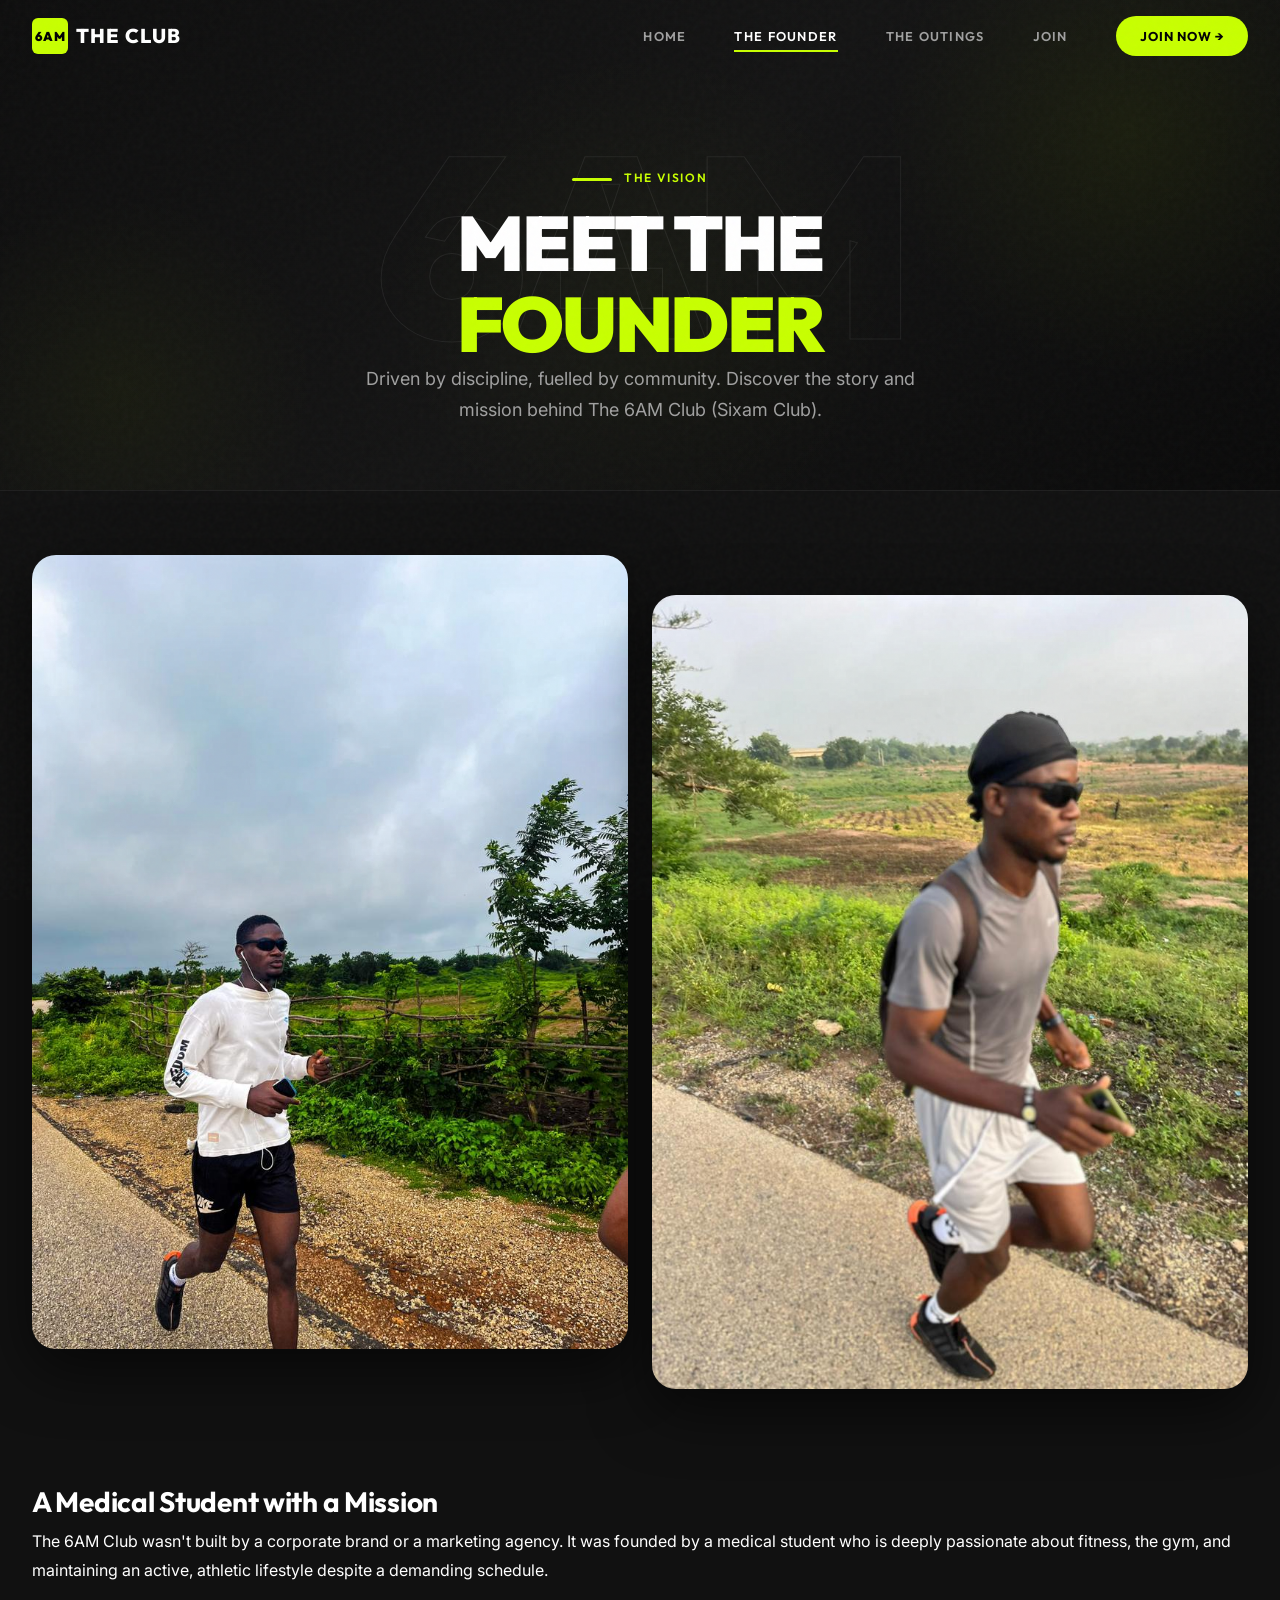
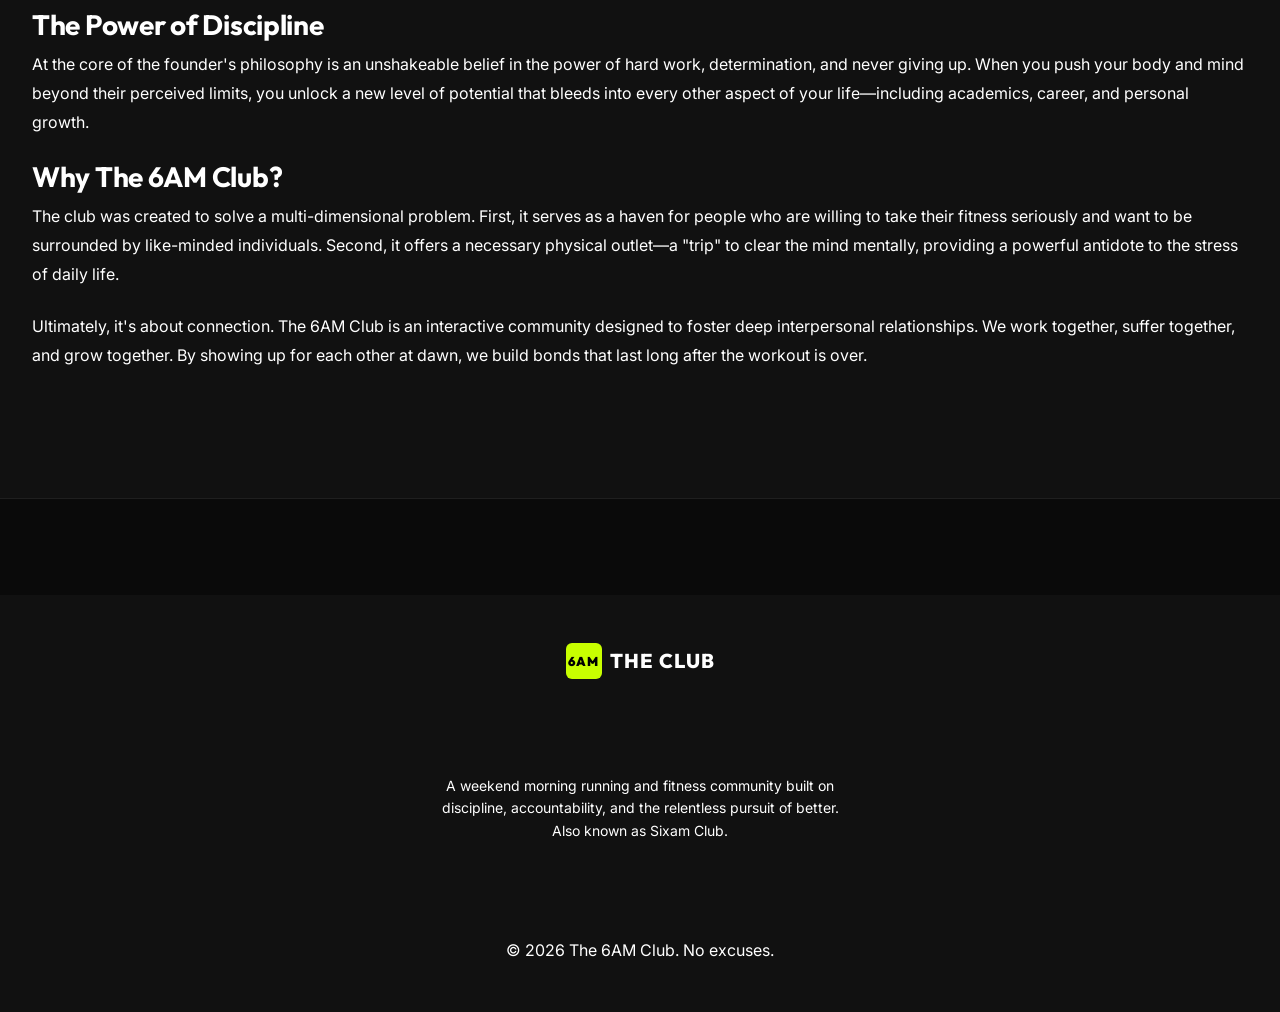
==== commit d4196495: "SEO: Add sixamclub and six am club keywords, alternateName schema, and FAQ entry" ====
--- a/about.html
+++ b/about.html
@@ -5,7 +5,7 @@
   <meta name="viewport" content="width=device-width, initial-scale=1.0">
   <title>The Founder — The 6AM Club | Origin Story & Mission</title>
   <meta name="description" content="Discover the story behind The 6AM Club — founded by a medical student who turned early morning discipline into a thriving weekend running community.">
-  <meta name="keywords" content="The 6AM Club founder, morning discipline, Lagos runners origin, medical student runner, running community story">
+  <meta name="keywords" content="The 6AM Club founder, sixam club origin, sixamclub, the sixam club, six am club, morning discipline, Lagos runners origin, medical student runner, running community story">
   <meta name="robots" content="index, follow, max-image-preview:large">
   <link rel="canonical" href="https://sixam-club.onrender.com/about.html">
 
@@ -25,6 +25,15 @@
   <meta name="twitter:image" content="https://sixam-club.onrender.com/images/morning_run_hero.png">
 
   <link rel="stylesheet" href="styles.css?v=3">
+  <!-- Favicons & Mobile Icons -->
+  <link rel="icon" type="image/x-icon" href="favicon.ico?v=3">
+  <link rel="icon" type="image/png" sizes="32x32" href="favicon-32x32.png?v=3">
+  <link rel="icon" type="image/png" sizes="16x16" href="favicon-16x16.png?v=3">
+  <link rel="apple-touch-icon" sizes="180x180" href="apple-touch-icon.png?v=3">
+  <link rel="manifest" href="site.webmanifest?v=3">
+  <meta name="apple-mobile-web-app-title" content="6AM Club">
+  <meta name="apple-mobile-web-app-capable" content="yes">
+  <meta name="theme-color" content="#080808">
 
   <!-- Structured Data: AboutPage & Person -->
   <script type="application/ld+json">
@@ -38,8 +47,15 @@
       "name": "Founder, The 6AM Club",
       "jobTitle": "Medical Student & Founder",
       "worksFor": {
-        "@type": "Organization",
+        "@type": "SportsClub",
         "name": "The 6AM Club",
+        "alternateName": [
+          "Sixam Club",
+          "The Sixam Club",
+          "sixamclub",
+          "Six AM Club",
+          "6AM Club"
+        ],
         "url": "https://sixam-club.onrender.com/"
       }
     }
@@ -93,7 +109,7 @@
         </span>
       </div>
       <h1 class="heading-xl reveal reveal--delay-1">MEET THE<br><span class="text-accent">FOUNDER</span></h1>
-      <p class="body-lg reveal reveal--delay-2 join-hero__desc">Driven by discipline, fuelled by community. Discover the story and mission behind The 6AM Club.</p>
+      <p class="body-lg reveal reveal--delay-2 join-hero__desc">Driven by discipline, fuelled by community. Discover the story and mission behind The 6AM Club (Sixam Club).</p>
     </div>
   </section>
 
@@ -142,7 +158,7 @@
           <span class="nav__logo-icon">6AM</span>
           THE CLUB
         </a>
-        <p class="footer__brand-desc" style="max-width: 400px; color: var(--color-gray-400); margin-bottom: var(--space-xl);">A weekend morning running and fitness community built on discipline, accountability, and the relentless pursuit of better.</p>
+        <p class="footer__brand-desc" style="max-width: 400px; color: var(--color-gray-400); margin-bottom: var(--space-xl);">A weekend morning running and fitness community built on discipline, accountability, and the relentless pursuit of better. Also known as Sixam Club.</p>
         <p class="footer__copyright" style="color: var(--color-gray-500); font-size: var(--text-sm);">© 2026 The 6AM Club. No excuses.</p>
       </div>
     </div>
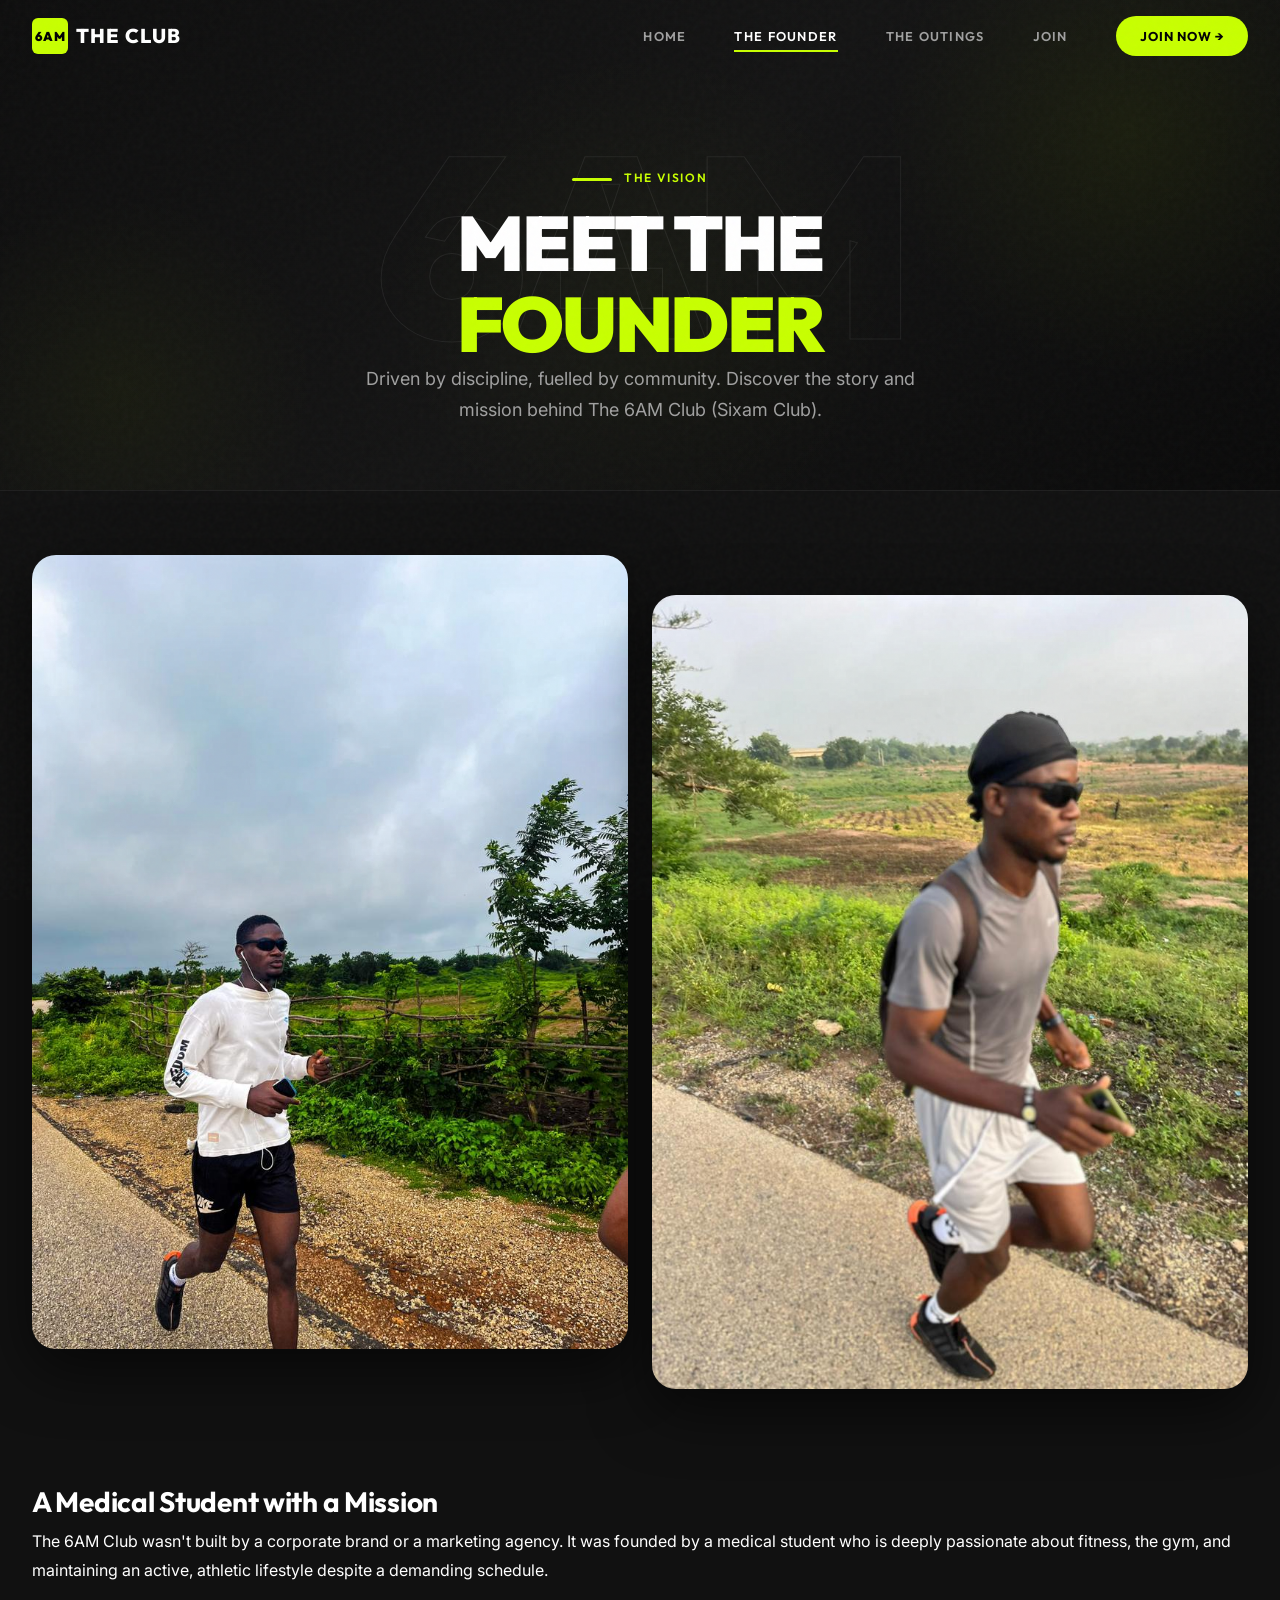
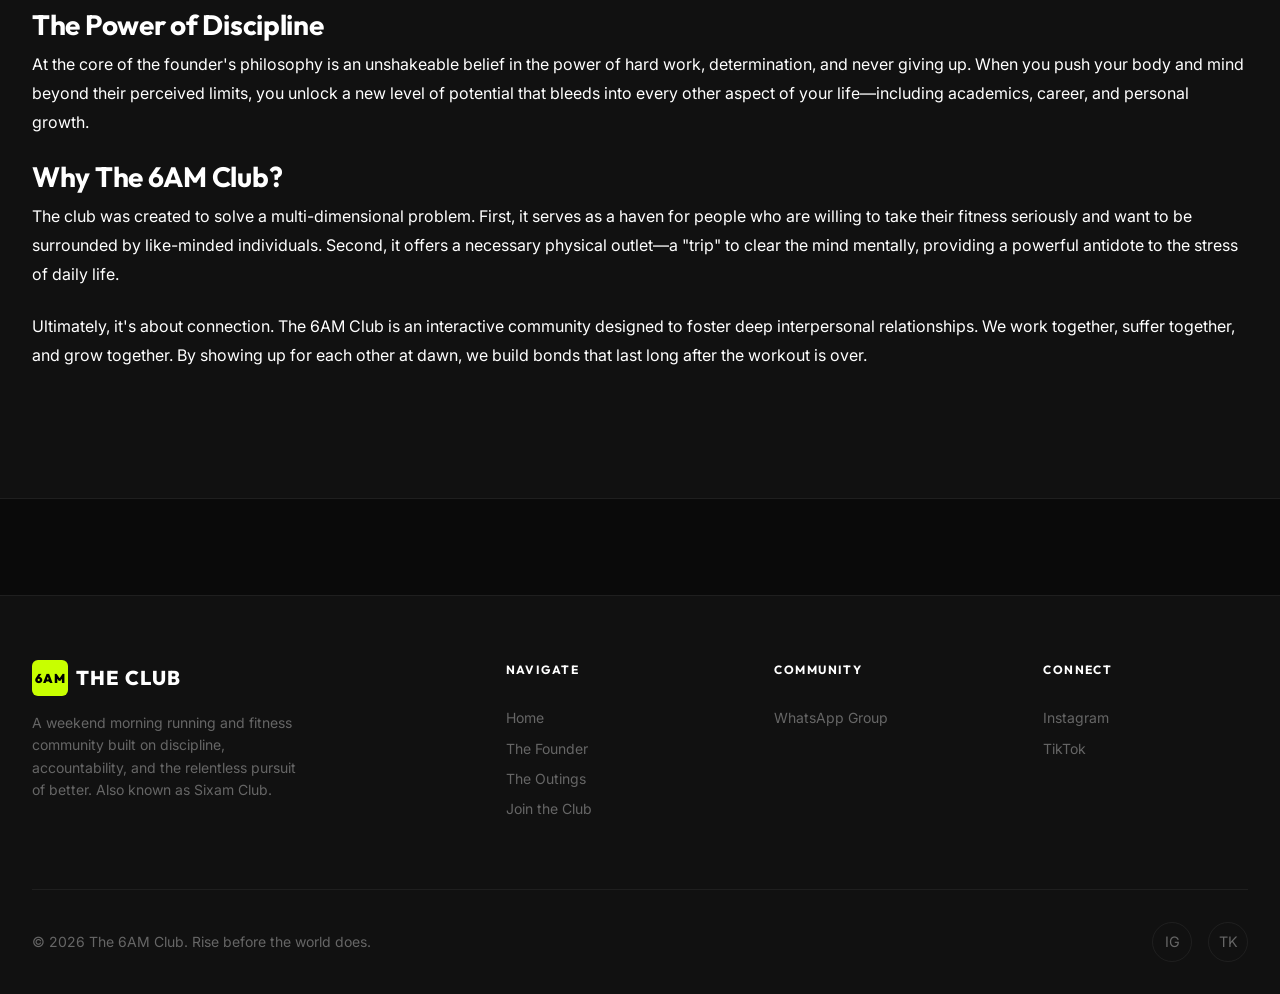
==== commit a6552b66: "Add full footer with social links and sameAs schema to about.html" ====
--- a/about.html
+++ b/about.html
@@ -3,25 +3,25 @@
 <head>
   <meta charset="UTF-8">
   <meta name="viewport" content="width=device-width, initial-scale=1.0">
-  <title>The Founder — The 6AM Club | Origin Story & Mission</title>
-  <meta name="description" content="Discover the story behind The 6AM Club — founded by a medical student who turned early morning discipline into a thriving weekend running community.">
-  <meta name="keywords" content="The 6AM Club founder, sixam club origin, sixamclub, the sixam club, six am club, morning discipline, Lagos runners origin, medical student runner, running community story">
+  <title>The Founder — Sixamclub | The 6AM Club Story</title>
+  <meta name="description" content="Discover the story behind Sixamclub (The 6AM Club) — founded by a medical student who turned early morning discipline into a thriving weekend running community.">
+  <meta name="keywords" content="sixamclub founder, sixamclub, sixam club, the sixam club, the sixamclub, The 6AM Club founder, six am club, morning discipline, Lagos runners origin, medical student runner, running community story">
   <meta name="robots" content="index, follow, max-image-preview:large">
   <link rel="canonical" href="https://sixam-club.onrender.com/about.html">
 
   <!-- Open Graph / Facebook / WhatsApp -->
   <meta property="og:type" content="website">
   <meta property="og:url" content="https://sixam-club.onrender.com/about.html">
-  <meta property="og:title" content="The Founder — The 6AM Club | Origin Story & Mission">
-  <meta property="og:description" content="Discover the story behind The 6AM Club — founded by a medical student who turned early morning discipline into a thriving weekend running community.">
+  <meta property="og:title" content="The Founder — Sixamclub | The 6AM Club Story">
+  <meta property="og:description" content="Discover the story behind Sixamclub (The 6AM Club) — founded by a medical student who turned early morning discipline into a thriving weekend running community.">
   <meta property="og:image" content="https://sixam-club.onrender.com/images/morning_run_hero.png">
-  <meta property="og:site_name" content="The 6AM Club">
+  <meta property="og:site_name" content="Sixamclub — The 6AM Club">
 
   <!-- Twitter / X -->
   <meta name="twitter:card" content="summary_large_image">
   <meta name="twitter:url" content="https://sixam-club.onrender.com/about.html">
-  <meta name="twitter:title" content="The Founder — The 6AM Club | Origin Story & Mission">
-  <meta name="twitter:description" content="Discover the story behind The 6AM Club — turning early morning discipline into a thriving community.">
+  <meta name="twitter:title" content="The Founder — Sixamclub | The 6AM Club Story">
+  <meta name="twitter:description" content="Discover the story behind Sixamclub (The 6AM Club) — turning early morning discipline into a thriving community.">
   <meta name="twitter:image" content="https://sixam-club.onrender.com/images/morning_run_hero.png">
 
   <link rel="stylesheet" href="styles.css?v=3">
@@ -31,7 +31,7 @@
   <link rel="icon" type="image/png" sizes="16x16" href="favicon-16x16.png?v=3">
   <link rel="apple-touch-icon" sizes="180x180" href="apple-touch-icon.png?v=3">
   <link rel="manifest" href="site.webmanifest?v=3">
-  <meta name="apple-mobile-web-app-title" content="6AM Club">
+  <meta name="apple-mobile-web-app-title" content="Sixamclub">
   <meta name="apple-mobile-web-app-capable" content="yes">
   <meta name="theme-color" content="#080808">
 
@@ -56,7 +56,12 @@
           "Six AM Club",
           "6AM Club"
         ],
-        "url": "https://sixam-club.onrender.com/"
+        "url": "https://sixam-club.onrender.com/",
+        "sameAs": [
+          "https://www.instagram.com/the6amclubofficial?igsh=MTJhOTVyNnNjaHNzNw%3D%3D&utm_source=qr",
+          "https://www.tiktok.com/@the6amclub0?_r=1&_t=ZS-97umuLSwM9n",
+          "https://chat.whatsapp.com/JSNSmbFl1RS0CyjRu9prfk?s=cl&p=i&ilr=0&amv=2"
+        ]
       }
     }
   }
@@ -151,15 +156,39 @@
   </section>
 
   <!-- ==================== FOOTER ==================== -->
-  <footer class="footer" id="footer" style="margin-top: var(--space-4xl); padding: var(--space-2xl) 0; border-top: 1px solid var(--color-gray-800);">
+  <footer class="footer" id="footer" style="margin-top: var(--space-4xl);">
     <div class="container">
-      <div class="footer__inner" style="display: flex; flex-direction: column; align-items: center; text-align: center;">
-        <a href="index.html" class="nav__logo" style="margin-bottom: var(--space-md);">
-          <span class="nav__logo-icon">6AM</span>
-          THE CLUB
-        </a>
-        <p class="footer__brand-desc" style="max-width: 400px; color: var(--color-gray-400); margin-bottom: var(--space-xl);">A weekend morning running and fitness community built on discipline, accountability, and the relentless pursuit of better. Also known as Sixam Club.</p>
-        <p class="footer__copyright" style="color: var(--color-gray-500); font-size: var(--text-sm);">© 2026 The 6AM Club. No excuses.</p>
+      <div class="footer__inner">
+        <div class="footer__brand">
+          <div class="nav__logo">
+            <span class="nav__logo-icon">6AM</span>
+            THE CLUB
+          </div>
+          <p class="footer__brand-desc">A weekend morning running and fitness community built on discipline, accountability, and the relentless pursuit of better. Also known as Sixam Club.</p>
+        </div>
+        <div class="footer__col">
+          <h4 class="footer__heading">Navigate</h4>
+          <a href="index.html" class="footer__link">Home</a>
+          <a href="about.html" class="footer__link">The Founder</a>
+          <a href="outings.html" class="footer__link">The Outings</a>
+          <a href="join.html" class="footer__link">Join the Club</a>
+        </div>
+        <div class="footer__col">
+          <h4 class="footer__heading">Community</h4>
+          <a href="https://chat.whatsapp.com/JSNSmbFl1RS0CyjRu9prfk?s=cl&p=i&ilr=0&amv=2" class="footer__link" target="_blank" rel="noopener noreferrer">WhatsApp Group</a>
+        </div>
+        <div class="footer__col">
+          <h4 class="footer__heading">Connect</h4>
+          <a href="https://www.instagram.com/the6amclubofficial?igsh=MTJhOTVyNnNjaHNzNw%3D%3D&utm_source=qr" target="_blank" class="footer__link">Instagram</a>
+          <a href="https://www.tiktok.com/@the6amclub0?_r=1&_t=ZS-97umuLSwM9n" target="_blank" class="footer__link">TikTok</a>
+        </div>
+      </div>
+      <div class="footer__bottom">
+        <p class="body-sm">© 2026 The 6AM Club. Rise before the world does.</p>
+        <div class="footer__social">
+          <a href="https://www.instagram.com/the6amclubofficial?igsh=MTJhOTVyNnNjaHNzNw%3D%3D&utm_source=qr" target="_blank" class="footer__social-link" aria-label="Instagram" id="social-ig">IG</a>
+          <a href="https://www.tiktok.com/@the6amclub0?_r=1&_t=ZS-97umuLSwM9n" target="_blank" class="footer__social-link" aria-label="TikTok" id="social-tk">TK</a>
+        </div>
       </div>
     </div>
   </footer>
